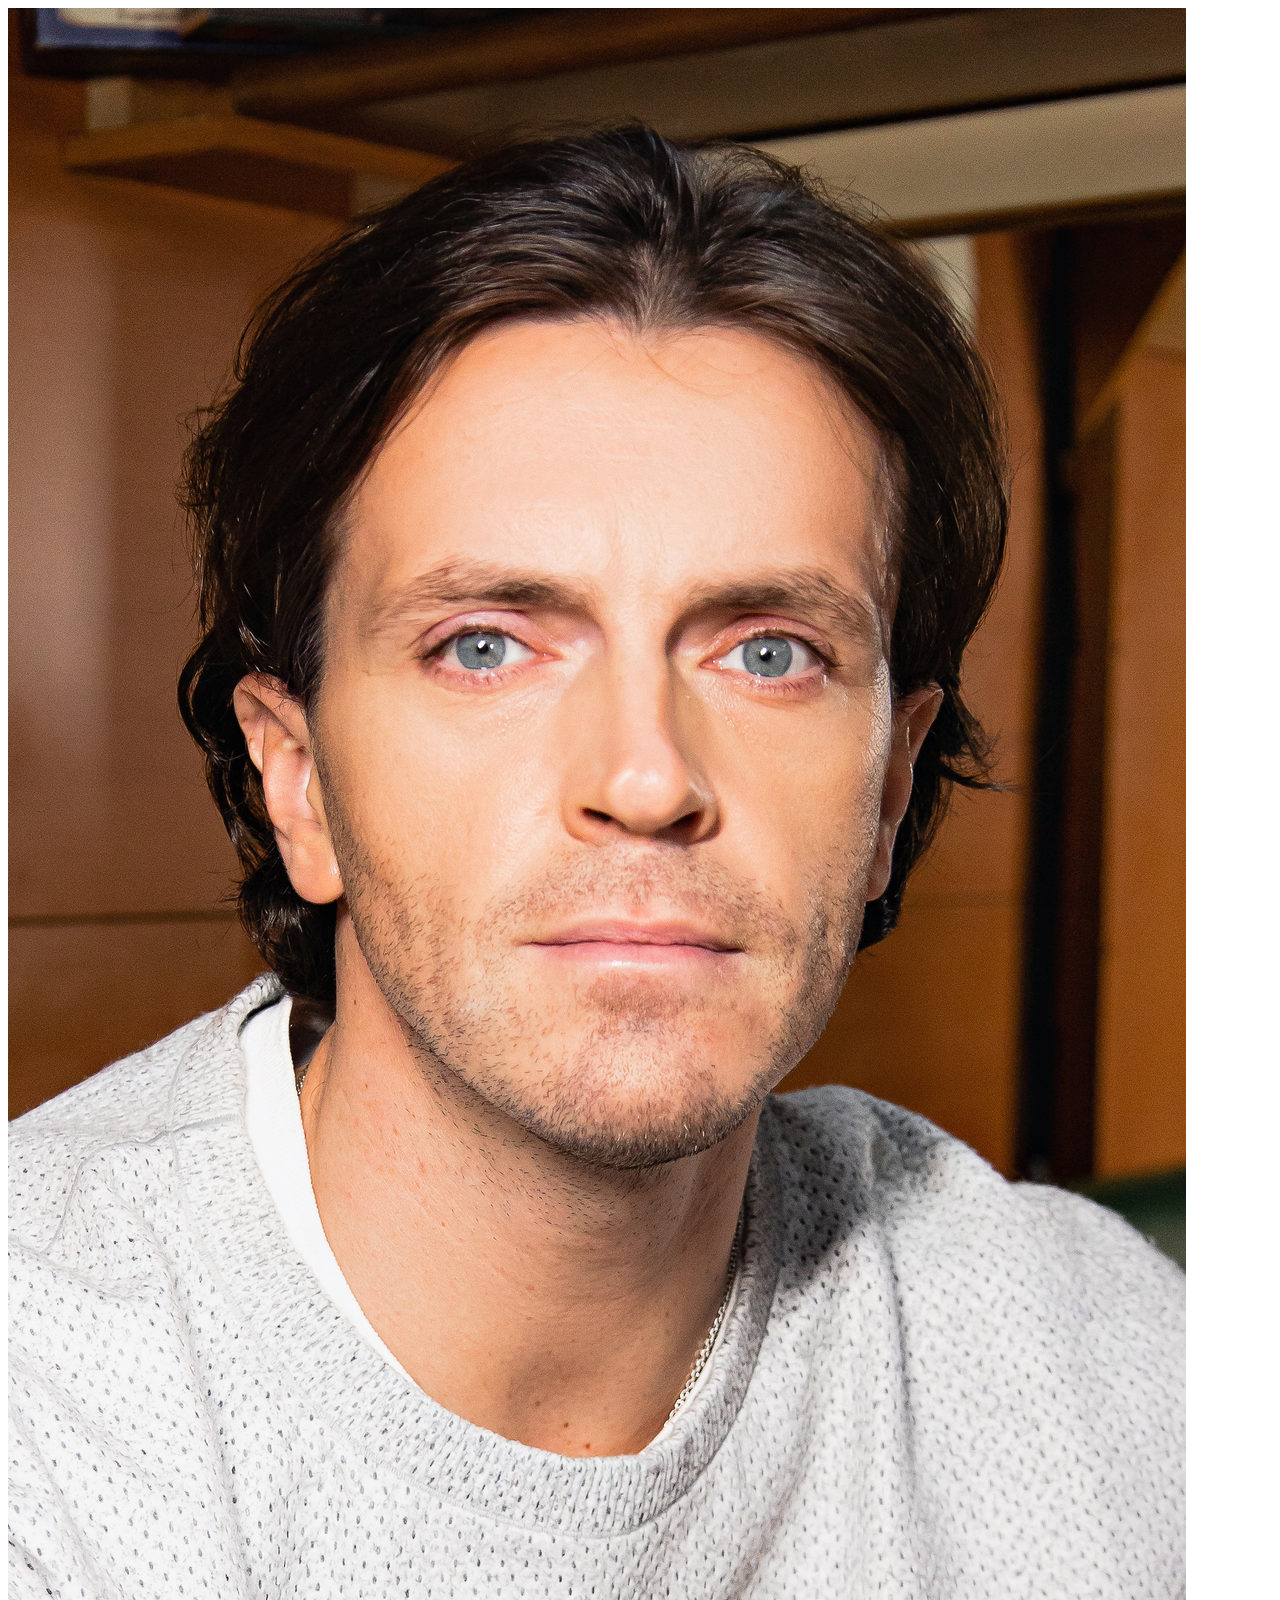
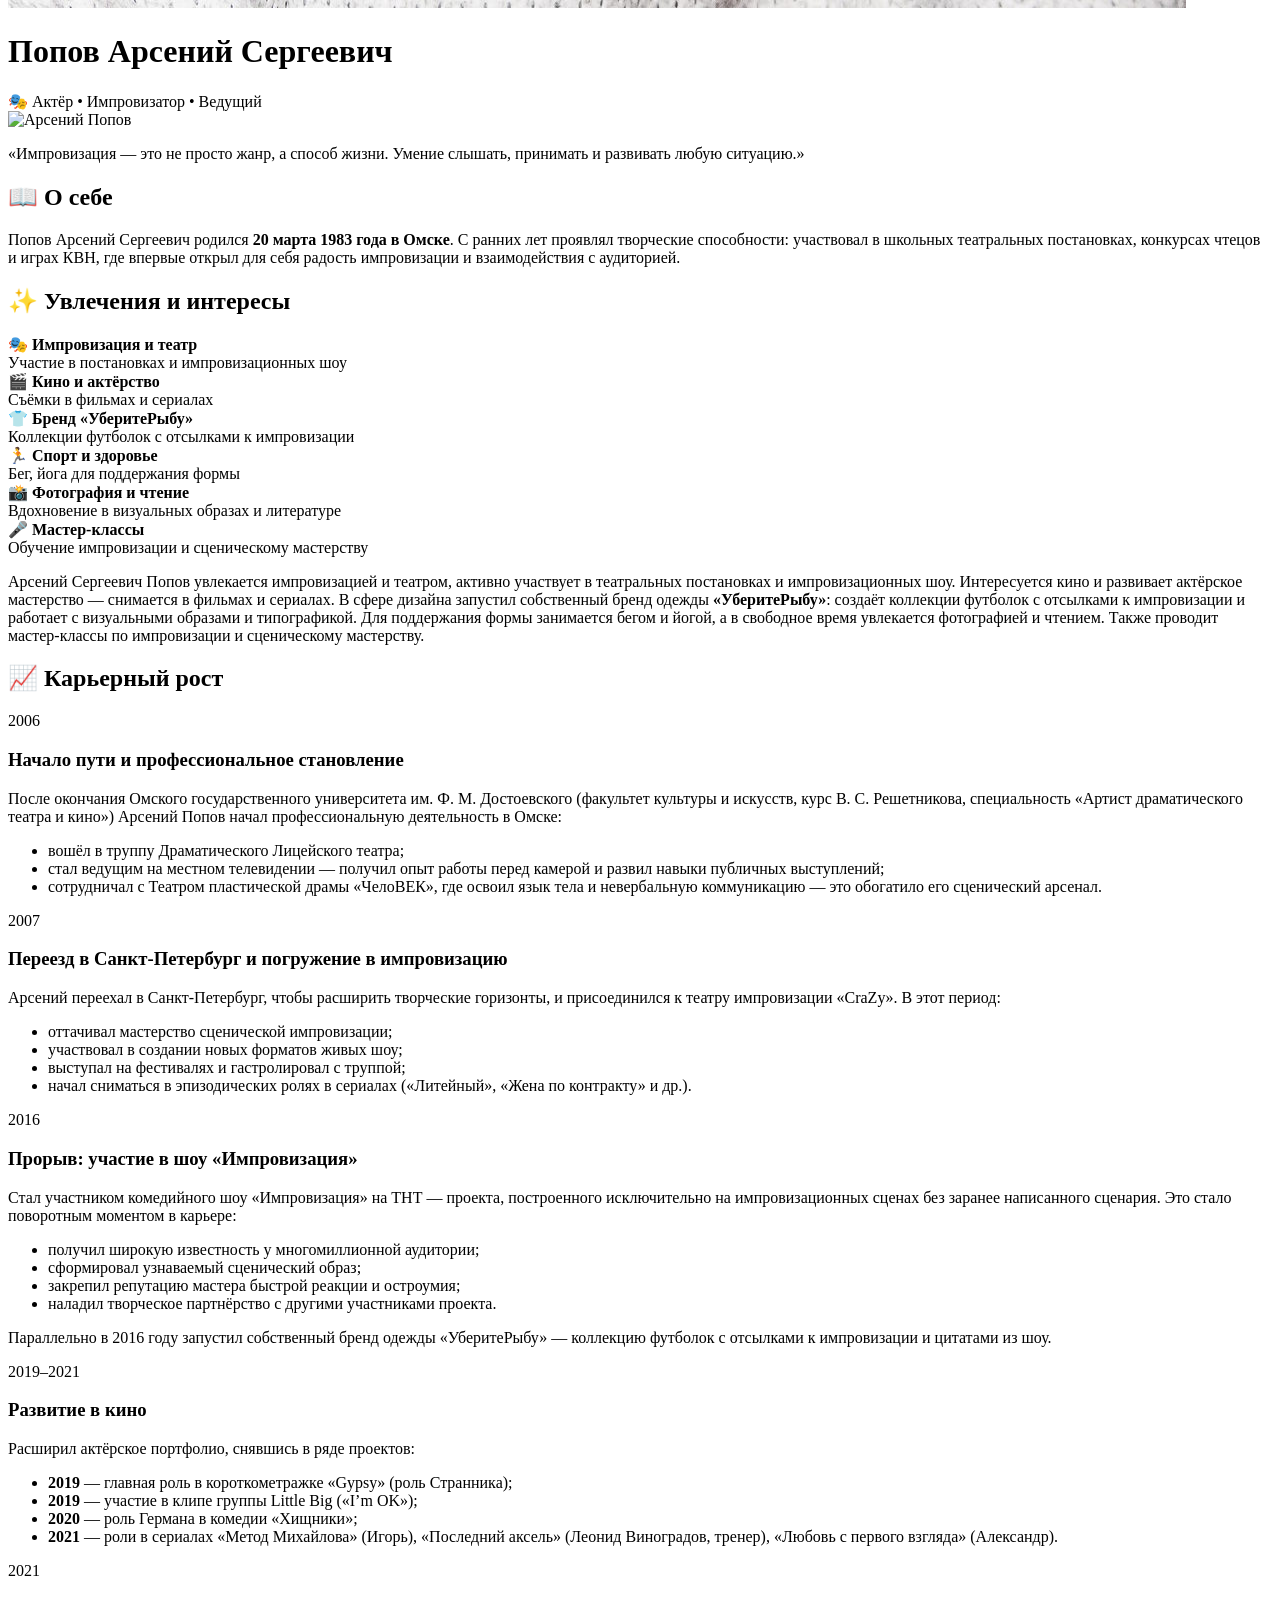
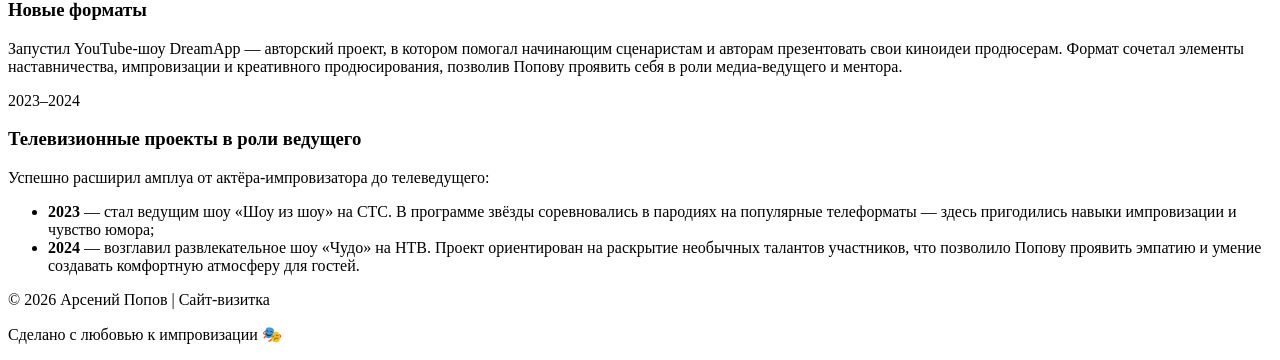
==== Untitled-1.html @ d8a5d45a "first commit:добавил сайт-визитку" ====
<!DOCTYPE html>
<html lang="ru">
<head>
    <meta charset="UTF-8">
    <meta name="viewport" content="width=device-width, initial-scale=1.0, user-scalable=yes">
    <title>Арсений Попов | Актёр, импровизатор, ведущий</title>
    <link rel="stylesheet" href="styles.css">
    <link rel="preconnect" href="https://fonts.googleapis.com">
    <link rel="preconnect" href="https://fonts.gstatic.com" crossorigin>
    <link href="https://fonts.googleapis.com/css2?family=Inter:opsz,wght@14..32,300;14..32,400;14..32,500;14..32,600;14..32,700&display=swap" rel="stylesheet">
</head>
<body>
    <div class="container">
        <img src="арс.jpg" alt="Арсений Попов">
        <header class="header">
            <h1 class="fullname">Попов Арсений Сергеевич</h1>
            <div class="badge">🎭 Актёр • Импровизатор • Ведущий</div>
        </header>

        <!-- Блок с изображением и краткой информацией -->
        <div class="hero">
            <div class="image-wrapper">
                <img src="https://via.placeholder.com/400x500/2c3e50/ffffff?text=Арсений+Попов" alt="Арсений Попов" class="profile-img">
            </div>
            <div class="hero-quote">
                <p class="quote-text">«Импровизация — это не просто жанр, а способ жизни. Умение слышать, принимать и развивать любую ситуацию.»</p>
            </div>
        </div>

        <!-- Раздел О себе -->
        <section class="section">
            <h2 class="section-title">📖 О себе</h2>
            <div class="card">
                <p>Попов Арсений Сергеевич родился <strong>20 марта 1983 года в Омске</strong>. С ранних лет проявлял творческие способности: участвовал в школьных театральных постановках, конкурсах чтецов и играх КВН, где впервые открыл для себя радость импровизации и взаимодействия с аудиторией.</p>
            </div>
        </section>

        <!-- Раздел Увлечения / интересы -->
        <section class="section">
            <h2 class="section-title">✨ Увлечения и интересы</h2>
            <div class="hobbies-grid">
                <div class="hobby-card">🎭 <strong>Импровизация и театр</strong><br>Участие в постановках и импровизационных шоу</div>
                <div class="hobby-card">🎬 <strong>Кино и актёрство</strong><br>Съёмки в фильмах и сериалах</div>
                <div class="hobby-card">👕 <strong>Бренд «УберитеРыбу»</strong><br>Коллекции футболок с отсылками к импровизации</div>
                <div class="hobby-card">🏃 <strong>Спорт и здоровье</strong><br>Бег, йога для поддержания формы</div>
                <div class="hobby-card">📸 <strong>Фотография и чтение</strong><br>Вдохновение в визуальных образах и литературе</div>
                <div class="hobby-card">🎤 <strong>Мастер-классы</strong><br>Обучение импровизации и сценическому мастерству</div>
            </div>
            <div class="card full-hobby">
                <p>Арсений Сергеевич Попов увлекается импровизацией и театром, активно участвует в театральных постановках и импровизационных шоу. Интересуется кино и развивает актёрское мастерство — снимается в фильмах и сериалах. В сфере дизайна запустил собственный бренд одежды <strong>«УберитеРыбу»</strong>: создаёт коллекции футболок с отсылками к импровизации и работает с визуальными образами и типографикой. Для поддержания формы занимается бегом и йогой, а в свободное время увлекается фотографией и чтением. Также проводит мастер‑классы по импровизации и сценическому мастерству.</p>
            </div>
        </section>

        <!-- Карьерный рост (таймлайн) -->
        <section class="section">
            <h2 class="section-title">📈 Карьерный рост</h2>
            <div class="timeline">
                <div class="timeline-item">
                    <div class="timeline-year">2006</div>
                    <div class="timeline-content">
                        <h3>Начало пути и профессиональное становление</h3>
                        <p>После окончания Омского государственного университета им. Ф. М. Достоевского (факультет культуры и искусств, курс В. С. Решетникова, специальность «Артист драматического театра и кино») Арсений Попов начал профессиональную деятельность в Омске:</p>
                        <ul>
                            <li>вошёл в труппу Драматического Лицейского театра;</li>
                            <li>стал ведущим на местном телевидении — получил опыт работы перед камерой и развил навыки публичных выступлений;</li>
                            <li>сотрудничал с Театром пластической драмы «ЧелоВЕК», где освоил язык тела и невербальную коммуникацию — это обогатило его сценический арсенал.</li>
                        </ul>
                    </div>
                </div>
                <div class="timeline-item">
                    <div class="timeline-year">2007</div>
                    <div class="timeline-content">
                        <h3>Переезд в Санкт‑Петербург и погружение в импровизацию</h3>
                        <p>Арсений переехал в Санкт‑Петербург, чтобы расширить творческие горизонты, и присоединился к театру импровизации «CraZy». В этот период:</p>
                        <ul>
                            <li>оттачивал мастерство сценической импровизации;</li>
                            <li>участвовал в создании новых форматов живых шоу;</li>
                            <li>выступал на фестивалях и гастролировал с труппой;</li>
                            <li>начал сниматься в эпизодических ролях в сериалах («Литейный», «Жена по контракту» и др.).</li>
                        </ul>
                    </div>
                </div>
                <div class="timeline-item">
                    <div class="timeline-year">2016</div>
                    <div class="timeline-content">
                        <h3>Прорыв: участие в шоу «Импровизация»</h3>
                        <p>Стал участником комедийного шоу «Импровизация» на ТНТ — проекта, построенного исключительно на импровизационных сценах без заранее написанного сценария. Это стало поворотным моментом в карьере:</p>
                        <ul>
                            <li>получил широкую известность у многомиллионной аудитории;</li>
                            <li>сформировал узнаваемый сценический образ;</li>
                            <li>закрепил репутацию мастера быстрой реакции и остроумия;</li>
                            <li>наладил творческое партнёрство с другими участниками проекта.</li>
                        </ul>
                        <p class="timeline-note">Параллельно в 2016 году запустил собственный бренд одежды «УберитеРыбу» — коллекцию футболок с отсылками к импровизации и цитатами из шоу.</p>
                    </div>
                </div>
                <div class="timeline-item">
                    <div class="timeline-year">2019–2021</div>
                    <div class="timeline-content">
                        <h3>Развитие в кино</h3>
                        <p>Расширил актёрское портфолио, снявшись в ряде проектов:</p>
                        <ul>
                            <li><strong>2019</strong> — главная роль в короткометражке «Gypsy» (роль Странника);</li>
                            <li><strong>2019</strong> — участие в клипе группы Little Big («I’m OK»);</li>
                            <li><strong>2020</strong> — роль Германа в комедии «Хищники»;</li>
                            <li><strong>2021</strong> — роли в сериалах «Метод Михайлова» (Игорь), «Последний аксель» (Леонид Виноградов, тренер), «Любовь с первого взгляда» (Александр).</li>
                        </ul>
                    </div>
                </div>
                <div class="timeline-item">
                    <div class="timeline-year">2021</div>
                    <div class="timeline-content">
                        <h3>Новые форматы</h3>
                        <p>Запустил YouTube‑шоу DreamApp — авторский проект, в котором помогал начинающим сценаристам и авторам презентовать свои киноидеи продюсерам. Формат сочетал элементы наставничества, импровизации и креативного продюсирования, позволив Попову проявить себя в роли медиа‑ведущего и ментора.</p>
                    </div>
                </div>
                <div class="timeline-item">
                    <div class="timeline-year">2023–2024</div>
                    <div class="timeline-content">
                        <h3>Телевизионные проекты в роли ведущего</h3>
                        <p>Успешно расширил амплуа от актёра‑импровизатора до телеведущего:</p>
                        <ul>
                            <li><strong>2023</strong> — стал ведущим шоу «Шоу из шоу» на СТС. В программе звёзды соревновались в пародиях на популярные телеформаты — здесь пригодились навыки импровизации и чувство юмора;</li>
                            <li><strong>2024</strong> — возглавил развлекательное шоу «Чудо» на НТВ. Проект ориентирован на раскрытие необычных талантов участников, что позволило Попову проявить эмпатию и умение создавать комфортную атмосферу для гостей.</li>
                        </ul>
                    </div>
                </div>
            </div>
        </section>

        <!-- Подвал -->
        <footer class="footer">
            <p>© 2026 Арсений Попов | Сайт-визитка</p>
            <p class="footer-note">Сделано с любовью к импровизации 🎭</p>
        </footer>
    </div>
</body>
</html>
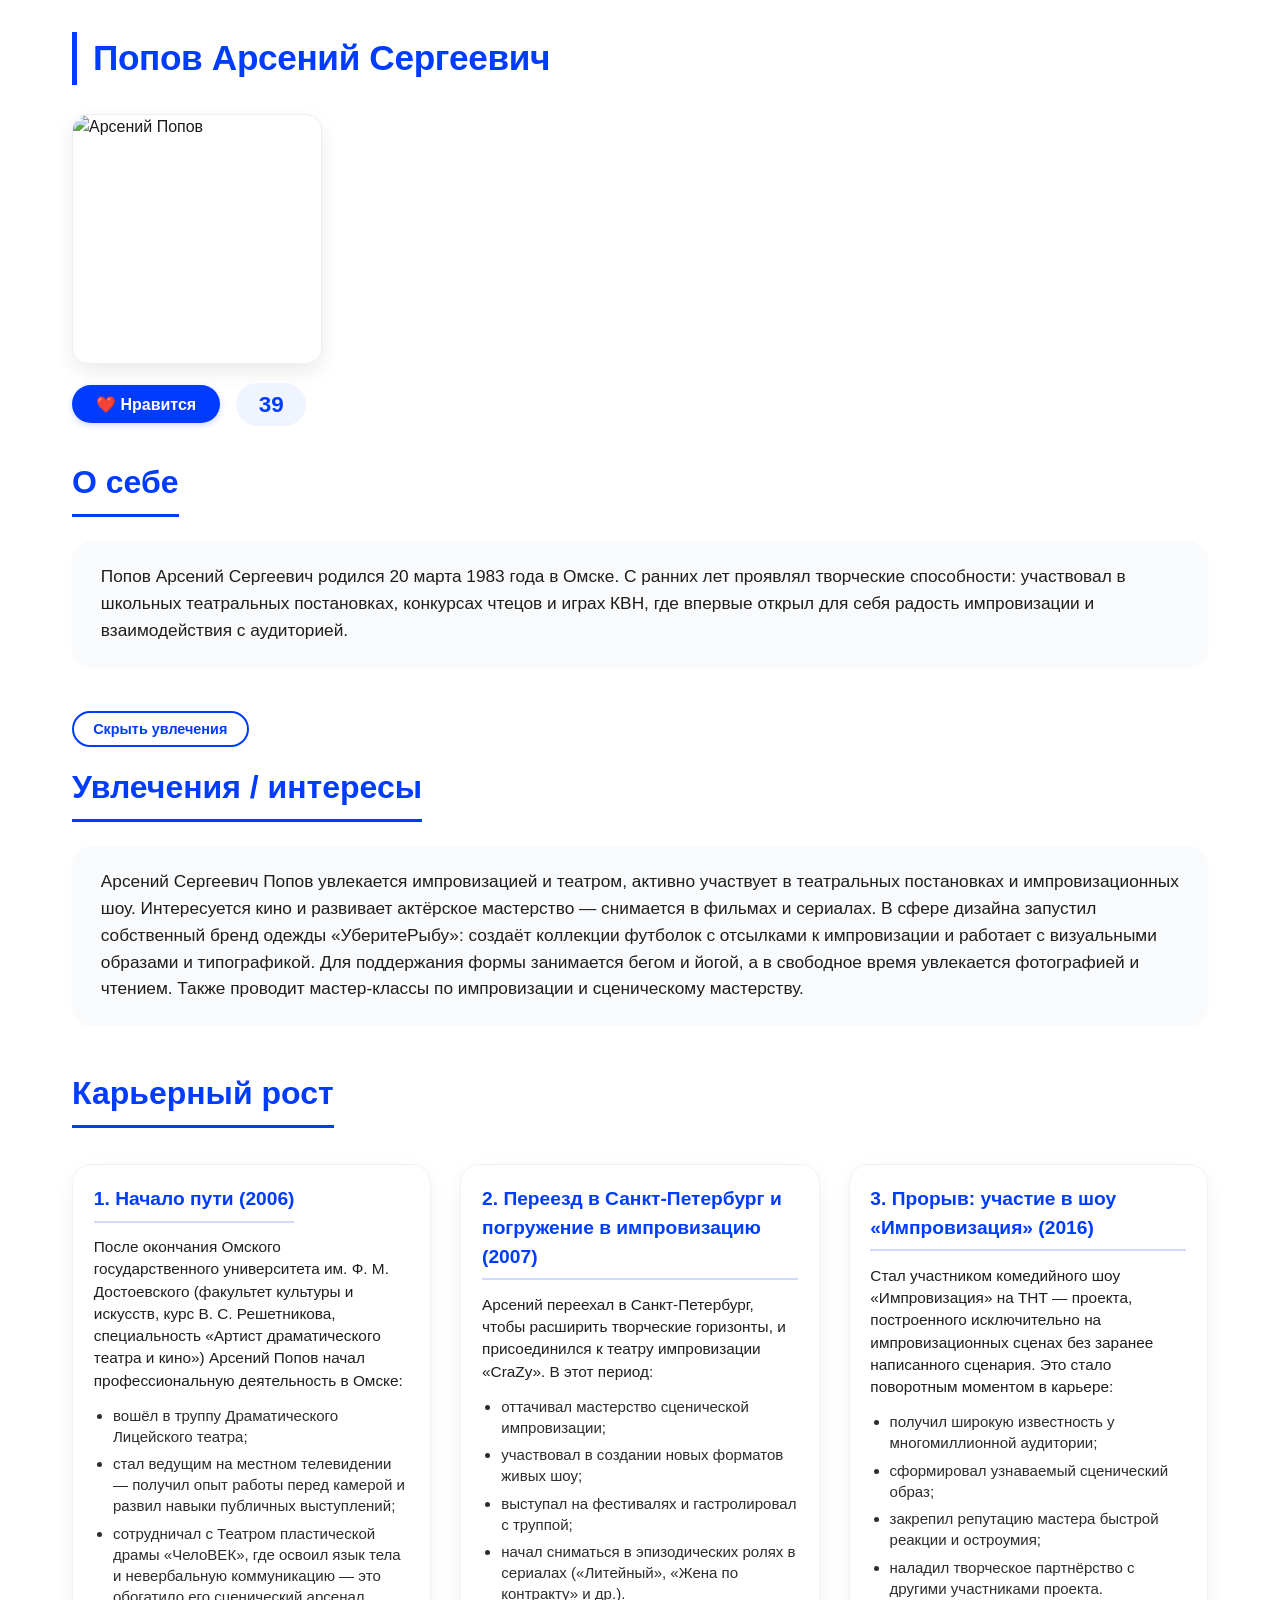
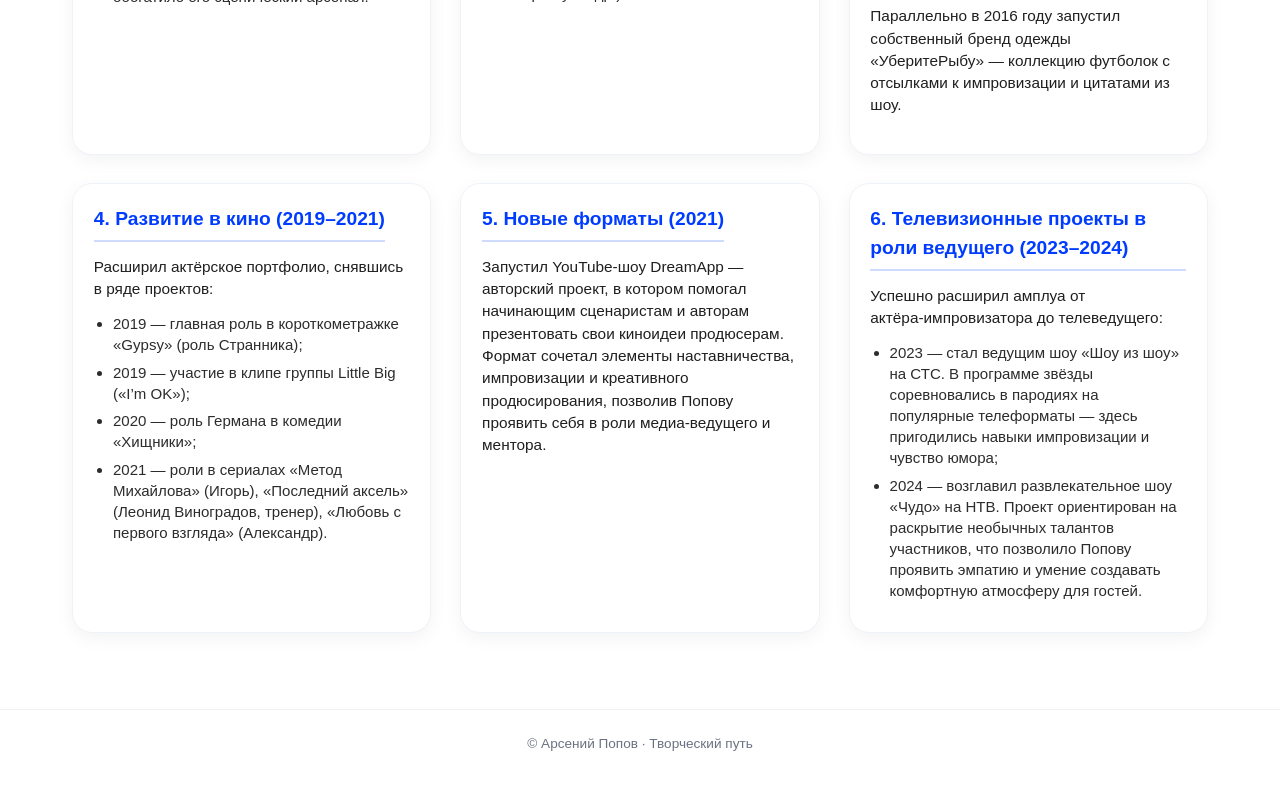
==== commit 507c183a: "Первый коммит: сайт-визитка Арсения Попова" ====
--- a/Untitled-1.html
+++ b/Untitled-1.html
@@ -4,135 +4,129 @@
     <meta charset="UTF-8">
     <meta name="viewport" content="width=device-width, initial-scale=1.0, user-scalable=yes">
     <title>Арсений Попов | Актёр, импровизатор, ведущий</title>
-    <link rel="stylesheet" href="styles.css">
-    <link rel="preconnect" href="https://fonts.googleapis.com">
-    <link rel="preconnect" href="https://fonts.gstatic.com" crossorigin>
-    <link href="https://fonts.googleapis.com/css2?family=Inter:opsz,wght@14..32,300;14..32,400;14..32,500;14..32,600;14..32,700&display=swap" rel="stylesheet">
+    <link rel="stylesheet" href="Untitled-2.css">
 </head>
 <body>
-    <div class="container">
-        <img src="арс.jpg" alt="Арсений Попов">
-        <header class="header">
+
+    <main class="container">
+        <header class="header-name">
             <h1 class="fullname">Попов Арсений Сергеевич</h1>
-            <div class="badge">🎭 Актёр • Импровизатор • Ведущий</div>
         </header>
 
-        <!-- Блок с изображением и краткой информацией -->
-        <div class="hero">
-            <div class="image-wrapper">
-                <img src="https://via.placeholder.com/400x500/2c3e50/ffffff?text=Арсений+Попов" alt="Арсений Попов" class="profile-img">
-            </div>
-            <div class="hero-quote">
-                <p class="quote-text">«Импровизация — это не просто жанр, а способ жизни. Умение слышать, принимать и развивать любую ситуацию.»</p>
-            </div>
+        <div class="photo-wrapper">
+            <img src="file:///C:/практика/арс.jpg" alt="Арсений Попов" class="profile-img" onerror="this.onerror=null; this.src='https://via.placeholder.com/250x250?text=Фото+Арсения'; this.style.objectFit='cover';">
         </div>
 
-        <!-- Раздел О себе -->
-        <section class="section">
-            <h2 class="section-title">📖 О себе</h2>
-            <div class="card">
-                <p>Попов Арсений Сергеевич родился <strong>20 марта 1983 года в Омске</strong>. С ранних лет проявлял творческие способности: участвовал в школьных театральных постановках, конкурсах чтецов и играх КВН, где впервые открыл для себя радость импровизации и взаимодействия с аудиторией.</p>
+         <div class="likes-section">
+            <button id="likeButton" class="like-btn">❤️ Нравится</button>
+            <span id="likeCount" class="like-count">0</span>
+        </div>
+
+        <section class="about-section">
+            <h2 class="section-title dark-blue">О себе</h2>
+            <div class="about-text">
+                <p>Попов Арсений Сергеевич родился 20 марта 1983 года в Омске. С ранних лет проявлял творческие способности: участвовал в школьных театральных постановках, конкурсах чтецов и играх КВН, где впервые открыл для себя радость импровизации и взаимодействия с аудиторией.</p>
             </div>
         </section>
 
-        <!-- Раздел Увлечения / интересы -->
-        <section class="section">
-            <h2 class="section-title">✨ Увлечения и интересы</h2>
-            <div class="hobbies-grid">
-                <div class="hobby-card">🎭 <strong>Импровизация и театр</strong><br>Участие в постановках и импровизационных шоу</div>
-                <div class="hobby-card">🎬 <strong>Кино и актёрство</strong><br>Съёмки в фильмах и сериалах</div>
-                <div class="hobby-card">👕 <strong>Бренд «УберитеРыбу»</strong><br>Коллекции футболок с отсылками к импровизации</div>
-                <div class="hobby-card">🏃 <strong>Спорт и здоровье</strong><br>Бег, йога для поддержания формы</div>
-                <div class="hobby-card">📸 <strong>Фотография и чтение</strong><br>Вдохновение в визуальных образах и литературе</div>
-                <div class="hobby-card">🎤 <strong>Мастер-классы</strong><br>Обучение импровизации и сценическому мастерству</div>
-            </div>
-            <div class="card full-hobby">
-                <p>Арсений Сергеевич Попов увлекается импровизацией и театром, активно участвует в театральных постановках и импровизационных шоу. Интересуется кино и развивает актёрское мастерство — снимается в фильмах и сериалах. В сфере дизайна запустил собственный бренд одежды <strong>«УберитеРыбу»</strong>: создаёт коллекции футболок с отсылками к импровизации и работает с визуальными образами и типографикой. Для поддержания формы занимается бегом и йогой, а в свободное время увлекается фотографией и чтением. Также проводит мастер‑классы по импровизации и сценическому мастерству.</p>
+        <div class="toggle-wrapper">
+            <button id="toggleHobbyBtn" class="toggle-btn">Скрыть увлечения</button>
+        </div>
+
+        <section class="interests-section" id="hobbyBlock">
+            <h2 class="section-title dark-blue">Увлечения / интересы</h2>
+            <div class="interests-content">
+                <p>Арсений Сергеевич Попов увлекается импровизацией и театром, активно участвует в театральных постановках и импровизационных шоу. Интересуется кино и развивает актёрское мастерство — снимается в фильмах и сериалах. В сфере дизайна запустил собственный бренд одежды «УберитеРыбу»: создаёт коллекции футболок с отсылками к импровизации и работает с визуальными образами и типографикой. Для поддержания формы занимается бегом и йогой, а в свободное время увлекается фотографией и чтением. Также проводит мастер‑классы по импровизации и сценическому мастерству.</p>
             </div>
         </section>
 
-        <!-- Карьерный рост (таймлайн) -->
-        <section class="section">
-            <h2 class="section-title">📈 Карьерный рост</h2>
-            <div class="timeline">
-                <div class="timeline-item">
-                    <div class="timeline-year">2006</div>
-                    <div class="timeline-content">
-                        <h3>Начало пути и профессиональное становление</h3>
-                        <p>После окончания Омского государственного университета им. Ф. М. Достоевского (факультет культуры и искусств, курс В. С. Решетникова, специальность «Артист драматического театра и кино») Арсений Попов начал профессиональную деятельность в Омске:</p>
-                        <ul>
-                            <li>вошёл в труппу Драматического Лицейского театра;</li>
-                            <li>стал ведущим на местном телевидении — получил опыт работы перед камерой и развил навыки публичных выступлений;</li>
-                            <li>сотрудничал с Театром пластической драмы «ЧелоВЕК», где освоил язык тела и невербальную коммуникацию — это обогатило его сценический арсенал.</li>
-                        </ul>
-                    </div>
+        <section class="career-section">
+            <h2 class="section-title dark-blue">Карьерный рост</h2>
+            <div class="career-grid">
+                <div class="career-card">
+                    <div class="career-year">1. Начало пути (2006)</div>
+                    <p>После окончания Омского государственного университета им. Ф. М. Достоевского (факультет культуры и искусств, курс В. С. Решетникова, специальность «Артист драматического театра и кино») Арсений Попов начал профессиональную деятельность в Омске:</p>
+                    <ul>
+                        <li>вошёл в труппу Драматического Лицейского театра;</li>
+                        <li>стал ведущим на местном телевидении — получил опыт работы перед камерой и развил навыки публичных выступлений;</li>
+                        <li>сотрудничал с Театром пластической драмы «ЧелоВЕК», где освоил язык тела и невербальную коммуникацию — это обогатило его сценический арсенал.</li>
+                    </ul>
                 </div>
-                <div class="timeline-item">
-                    <div class="timeline-year">2007</div>
-                    <div class="timeline-content">
-                        <h3>Переезд в Санкт‑Петербург и погружение в импровизацию</h3>
-                        <p>Арсений переехал в Санкт‑Петербург, чтобы расширить творческие горизонты, и присоединился к театру импровизации «CraZy». В этот период:</p>
-                        <ul>
-                            <li>оттачивал мастерство сценической импровизации;</li>
-                            <li>участвовал в создании новых форматов живых шоу;</li>
-                            <li>выступал на фестивалях и гастролировал с труппой;</li>
-                            <li>начал сниматься в эпизодических ролях в сериалах («Литейный», «Жена по контракту» и др.).</li>
-                        </ul>
-                    </div>
+                <div class="career-card">
+                    <div class="career-year">2. Переезд в Санкт‑Петербург и погружение в импровизацию (2007)</div>
+                    <p>Арсений переехал в Санкт‑Петербург, чтобы расширить творческие горизонты, и присоединился к театру импровизации «CraZy». В этот период:</p>
+                    <ul>
+                        <li>оттачивал мастерство сценической импровизации;</li>
+                        <li>участвовал в создании новых форматов живых шоу;</li>
+                        <li>выступал на фестивалях и гастролировал с труппой;</li>
+                        <li>начал сниматься в эпизодических ролях в сериалах («Литейный», «Жена по контракту» и др.).</li>
+                    </ul>
                 </div>
-                <div class="timeline-item">
-                    <div class="timeline-year">2016</div>
-                    <div class="timeline-content">
-                        <h3>Прорыв: участие в шоу «Импровизация»</h3>
-                        <p>Стал участником комедийного шоу «Импровизация» на ТНТ — проекта, построенного исключительно на импровизационных сценах без заранее написанного сценария. Это стало поворотным моментом в карьере:</p>
-                        <ul>
-                            <li>получил широкую известность у многомиллионной аудитории;</li>
-                            <li>сформировал узнаваемый сценический образ;</li>
-                            <li>закрепил репутацию мастера быстрой реакции и остроумия;</li>
-                            <li>наладил творческое партнёрство с другими участниками проекта.</li>
-                        </ul>
-                        <p class="timeline-note">Параллельно в 2016 году запустил собственный бренд одежды «УберитеРыбу» — коллекцию футболок с отсылками к импровизации и цитатами из шоу.</p>
-                    </div>
+                <div class="career-card">
+                    <div class="career-year">3. Прорыв: участие в шоу «Импровизация» (2016)</div>
+                    <p>Стал участником комедийного шоу «Импровизация» на ТНТ — проекта, построенного исключительно на импровизационных сценах без заранее написанного сценария. Это стало поворотным моментом в карьере:</p>
+                    <ul>
+                        <li>получил широкую известность у многомиллионной аудитории;</li>
+                        <li>сформировал узнаваемый сценический образ;</li>
+                        <li>закрепил репутацию мастера быстрой реакции и остроумия;</li>
+                        <li>наладил творческое партнёрство с другими участниками проекта.</li>
+                    </ul>
+                    <p>Параллельно в 2016 году запустил собственный бренд одежды «УберитеРыбу» — коллекцию футболок с отсылками к импровизации и цитатами из шоу.</p>
                 </div>
-                <div class="timeline-item">
-                    <div class="timeline-year">2019–2021</div>
-                    <div class="timeline-content">
-                        <h3>Развитие в кино</h3>
-                        <p>Расширил актёрское портфолио, снявшись в ряде проектов:</p>
-                        <ul>
-                            <li><strong>2019</strong> — главная роль в короткометражке «Gypsy» (роль Странника);</li>
-                            <li><strong>2019</strong> — участие в клипе группы Little Big («I’m OK»);</li>
-                            <li><strong>2020</strong> — роль Германа в комедии «Хищники»;</li>
-                            <li><strong>2021</strong> — роли в сериалах «Метод Михайлова» (Игорь), «Последний аксель» (Леонид Виноградов, тренер), «Любовь с первого взгляда» (Александр).</li>
-                        </ul>
-                    </div>
+                <div class="career-card">
+                    <div class="career-year">4. Развитие в кино (2019–2021)</div>
+                    <p>Расширил актёрское портфолио, снявшись в ряде проектов:</p>
+                    <ul>
+                        <li>2019 — главная роль в короткометражке «Gypsy» (роль Странника);</li>
+                        <li>2019 — участие в клипе группы Little Big («I’m OK»);</li>
+                        <li>2020 — роль Германа в комедии «Хищники»;</li>
+                        <li>2021 — роли в сериалах «Метод Михайлова» (Игорь), «Последний аксель» (Леонид Виноградов, тренер), «Любовь с первого взгляда» (Александр).</li>
+                    </ul>
                 </div>
-                <div class="timeline-item">
-                    <div class="timeline-year">2021</div>
-                    <div class="timeline-content">
-                        <h3>Новые форматы</h3>
-                        <p>Запустил YouTube‑шоу DreamApp — авторский проект, в котором помогал начинающим сценаристам и авторам презентовать свои киноидеи продюсерам. Формат сочетал элементы наставничества, импровизации и креативного продюсирования, позволив Попову проявить себя в роли медиа‑ведущего и ментора.</p>
-                    </div>
+                <div class="career-card">
+                    <div class="career-year">5. Новые форматы (2021)</div>
+                    <p>Запустил YouTube‑шоу DreamApp — авторский проект, в котором помогал начинающим сценаристам и авторам презентовать свои киноидеи продюсерам. Формат сочетал элементы наставничества, импровизации и креативного продюсирования, позволив Попову проявить себя в роли медиа‑ведущего и ментора.</p>
                 </div>
-                <div class="timeline-item">
-                    <div class="timeline-year">2023–2024</div>
-                    <div class="timeline-content">
-                        <h3>Телевизионные проекты в роли ведущего</h3>
-                        <p>Успешно расширил амплуа от актёра‑импровизатора до телеведущего:</p>
-                        <ul>
-                            <li><strong>2023</strong> — стал ведущим шоу «Шоу из шоу» на СТС. В программе звёзды соревновались в пародиях на популярные телеформаты — здесь пригодились навыки импровизации и чувство юмора;</li>
-                            <li><strong>2024</strong> — возглавил развлекательное шоу «Чудо» на НТВ. Проект ориентирован на раскрытие необычных талантов участников, что позволило Попову проявить эмпатию и умение создавать комфортную атмосферу для гостей.</li>
-                        </ul>
-                    </div>
+                <div class="career-card">
+                    <div class="career-year">6. Телевизионные проекты в роли ведущего (2023–2024)</div>
+                    <p>Успешно расширил амплуа от актёра‑импровизатора до телеведущего:</p>
+                    <ul>
+                        <li>2023 — стал ведущим шоу «Шоу из шоу» на СТС. В программе звёзды соревновались в пародиях на популярные телеформаты — здесь пригодились навыки импровизации и чувство юмора;</li>
+                        <li>2024 — возглавил развлекательное шоу «Чудо» на НТВ. Проект ориентирован на раскрытие необычных талантов участников, что позволило Попову проявить эмпатию и умение создавать комфортную атмосферу для гостей.</li>
+                    </ul>
                 </div>
             </div>
         </section>
+    </main>
 
-        <!-- Подвал -->
-        <footer class="footer">
-            <p>© 2026 Арсений Попов | Сайт-визитка</p>
-            <p class="footer-note">Сделано с любовью к импровизации 🎭</p>
-        </footer>
-    </div>
+    <footer class="footer">
+        <p>© Арсений Попов · Творческий путь</p>
+    </footer>
+    <script>
+        const likeButton = document.getElementById('likeButton');
+        const likeCountSpan = document.getElementById('likeCount');
+        
+        const randomLikes = Math.floor(Math.random() * 96) + 5;
+        likeCountSpan.textContent = randomLikes;
+        
+        likeButton.addEventListener('click', function() {
+            let currentLikes = parseInt(likeCountSpan.textContent);
+            currentLikes = currentLikes + 1;
+            likeCountSpan.textContent = currentLikes;
+        });
+        
+        const toggleBtn = document.getElementById('toggleHobbyBtn');
+        const hobbyBlock = document.getElementById('hobbyBlock');
+        
+        toggleBtn.addEventListener('click', function() {
+            if (hobbyBlock.style.display === 'none') {
+                hobbyBlock.style.display = 'block';
+                toggleBtn.textContent = 'Скрыть увлечения';
+            } else {
+                hobbyBlock.style.display = 'none';
+                toggleBtn.textContent = 'Показать увлечения';
+            }
+        });
+    </script>
 </body>
 </html>
--- a/Untitled-2.css
+++ b/Untitled-2.css
@@ -0,0 +1,258 @@
+* {
+    margin: 0;
+    padding: 0;
+    box-sizing: border-box;
+}
+
+body {
+    background-color: #ffffff;
+    font-family: 'Segoe UI', 'Roboto', 'Arial', sans-serif;
+    color: #1a1a1a;
+    line-height: 1.5;
+}
+
+.container {
+    max-width: 1200px;
+    margin: 0 auto;
+    padding: 2rem 2rem 1rem 2rem;
+}
+
+.header-name {
+    margin-bottom: 1.8rem;
+}
+
+.fullname {
+    font-size: 2.2rem;
+    font-weight: 700;
+    color: #003cff;
+    letter-spacing: -0.01em;
+    text-align: left;
+    border-left: 5px solid #003cff;
+    padding-left: 1rem;
+}
+
+.photo-wrapper {
+    margin-bottom: 1.2rem;
+}
+
+.profile-img {
+    width: 250px;
+    height: 250px;
+    object-fit: cover;
+    border-radius: 16px;
+    box-shadow: 0 8px 20px rgba(0, 0, 0, 0.08);
+    display: block;
+    border: 1px solid #eaeef5;
+}
+
+.likes-section {
+    margin-bottom: 2rem;
+    display: flex;
+    align-items: center;
+    gap: 1rem;
+}
+
+.like-btn {
+    background-color: #003cff;
+    color: white;
+    border: none;
+    padding: 0.6rem 1.5rem;
+    font-size: 1rem;
+    font-weight: 600;
+    border-radius: 40px;
+    cursor: pointer;
+    transition: all 0.2s ease;
+    box-shadow: 0 2px 6px rgba(0, 60, 255, 0.2);
+}
+
+.like-btn:hover {
+    background-color: #0029b3;
+    transform: scale(1.02);
+}
+
+.like-count {
+    font-size: 1.4rem;
+    font-weight: 700;
+    color: #003cff;
+    background-color: #f0f4ff;
+    padding: 0.3rem 1rem;
+    border-radius: 40px;
+    min-width: 70px;
+    text-align: center;
+}
+
+.toggle-wrapper {
+    margin: 0.5rem 0 1rem 0;
+}
+
+.toggle-btn {
+    background-color: transparent;
+    border: 2px solid #003cff;
+    color: #003cff;
+    padding: 0.5rem 1.2rem;
+    font-size: 0.9rem;
+    font-weight: 600;
+    border-radius: 40px;
+    cursor: pointer;
+    transition: all 0.2s ease;
+}
+
+.toggle-btn:hover {
+    background-color: #003cff;
+    color: white;
+}
+
+.about-section,
+.interests-section,
+.career-section,
+.likes-section,
+.toggle-wrapper {
+    animation: fadeInUp 0.6s ease forwards;
+    opacity: 0;
+}
+
+.about-section {
+    animation-delay: 0.05s;
+}
+.interests-section {
+    animation-delay: 0.1s;
+}
+.career-section {
+    animation-delay: 0.15s;
+}
+
+@keyframes fadeInUp {
+    from {
+        opacity: 0;
+        transform: translateY(20px);
+    }
+    to {
+        opacity: 1;
+        transform: translateY(0);
+    }
+}
+
+.section-title {
+    font-size: 2rem;
+    font-weight: 700;
+    color: #003cff;
+    margin-bottom: 1rem;
+    padding-bottom: 0.5rem;
+    border-bottom: 3px solid #003cff;
+    display: inline-block;
+}
+
+.about-section, .interests-section, .career-section {
+    margin-bottom: 2.8rem;
+}
+
+.about-text, .interests-content {
+    font-size: 1.08rem;
+    color: #1e1e1e;
+    background-color: #f9fafc;
+    padding: 1.4rem 1.8rem;
+    border-radius: 20px;
+    margin-top: 0.5rem;
+    line-height: 1.55;
+    box-shadow: 0 1px 3px rgba(0, 0, 0, 0.03);
+}
+
+.interests-content p, .about-text p {
+    margin-bottom: 0;
+}
+
+.career-grid {
+    display: grid;
+    grid-template-columns: repeat(3, 1fr);
+    grid-template-rows: auto auto;
+    gap: 1.8rem;
+    margin-top: 1.2rem;
+}
+
+.career-card {
+    background: #ffffff;
+    border-radius: 20px;
+    padding: 1.3rem 1.3rem 1.5rem 1.3rem;
+    box-shadow: 0 5px 18px rgba(0, 0, 0, 0.05);
+    transition: transform 0.2s ease, box-shadow 0.2s ease;
+    border: 1px solid #eef2f9;
+}
+
+.career-card:hover {
+    transform: translateY(-4px);
+    box-shadow: 0 15px 30px rgba(0, 60, 255, 0.08);
+    border-color: #cdd9ff;
+}
+
+.career-year {
+    font-weight: 800;
+    font-size: 1.2rem;
+    color: #003cff;
+    margin-bottom: 0.85rem;
+    padding-bottom: 0.4rem;
+    border-bottom: 2px solid #003cff30;
+    display: inline-block;
+}
+
+.career-card p {
+    font-size: 0.96rem;
+    color: #1f1f1f;
+    margin-bottom: 0.8rem;
+    line-height: 1.45;
+}
+
+.career-card ul {
+    margin: 0.6rem 0 0 1.2rem;
+    color: #2c2c2c;
+}
+
+.career-card li {
+    margin-bottom: 0.4rem;
+    font-size: 0.94rem;
+    line-height: 1.4;
+}
+
+.footer {
+    text-align: center;
+    padding: 1.5rem 0 2rem 0;
+    margin-top: 1rem;
+    font-size: 0.85rem;
+    color: #6b7280;
+    border-top: 1px solid #eef2f5;
+    background: #ffffff;
+}
+
+@media (max-width: 900px) {
+    .container {
+        padding: 1.5rem;
+    }
+    .career-grid {
+        gap: 1.2rem;
+    }
+    .fullname {
+        font-size: 1.8rem;
+    }
+    .section-title {
+        font-size: 1.7rem;
+    }
+}
+
+@media (max-width: 750px) {
+    .career-grid {
+        grid-template-columns: repeat(2, 1fr);
+        grid-template-rows: auto;
+    }
+}
+
+@media (max-width: 550px) {
+    .career-grid {
+        grid-template-columns: 1fr;
+    }
+    .fullname {
+        font-size: 1.5rem;
+    }
+    .profile-img {
+        width: 220px;
+        height: 220px;
+    }
+}
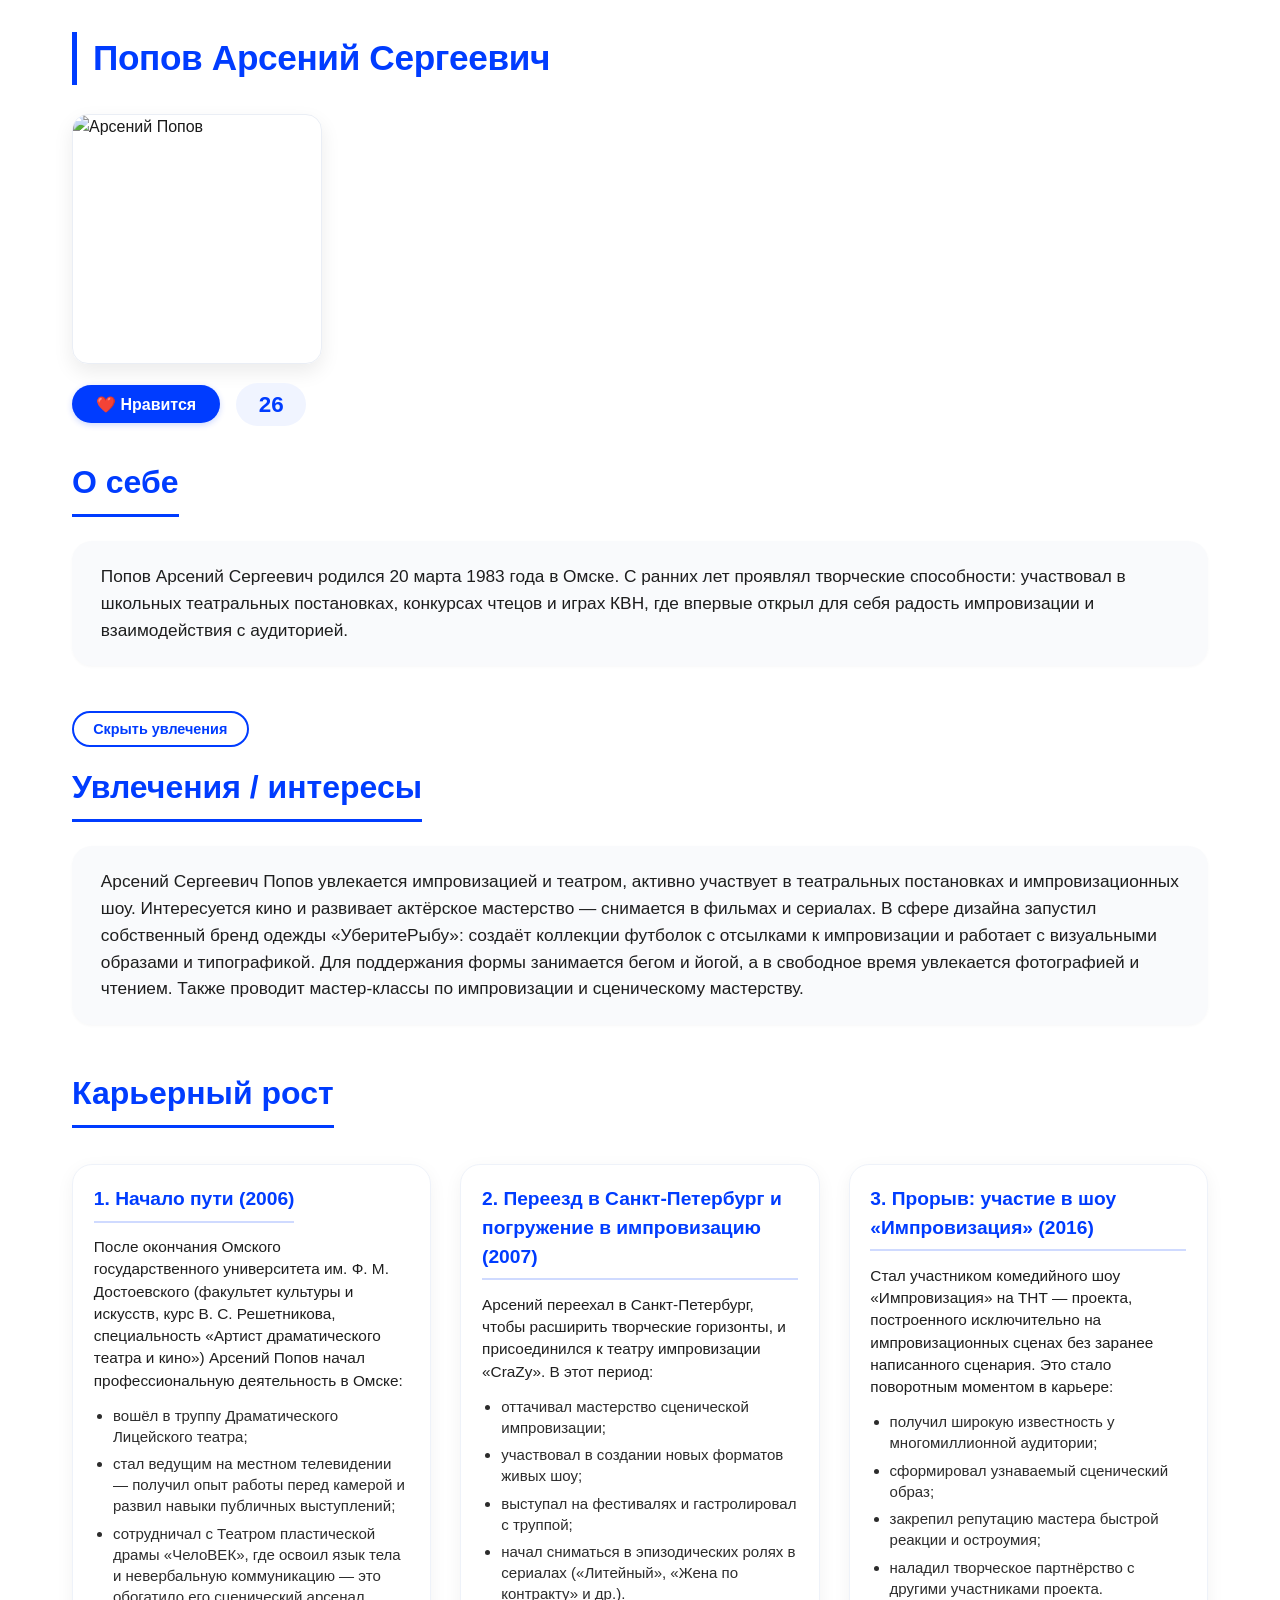
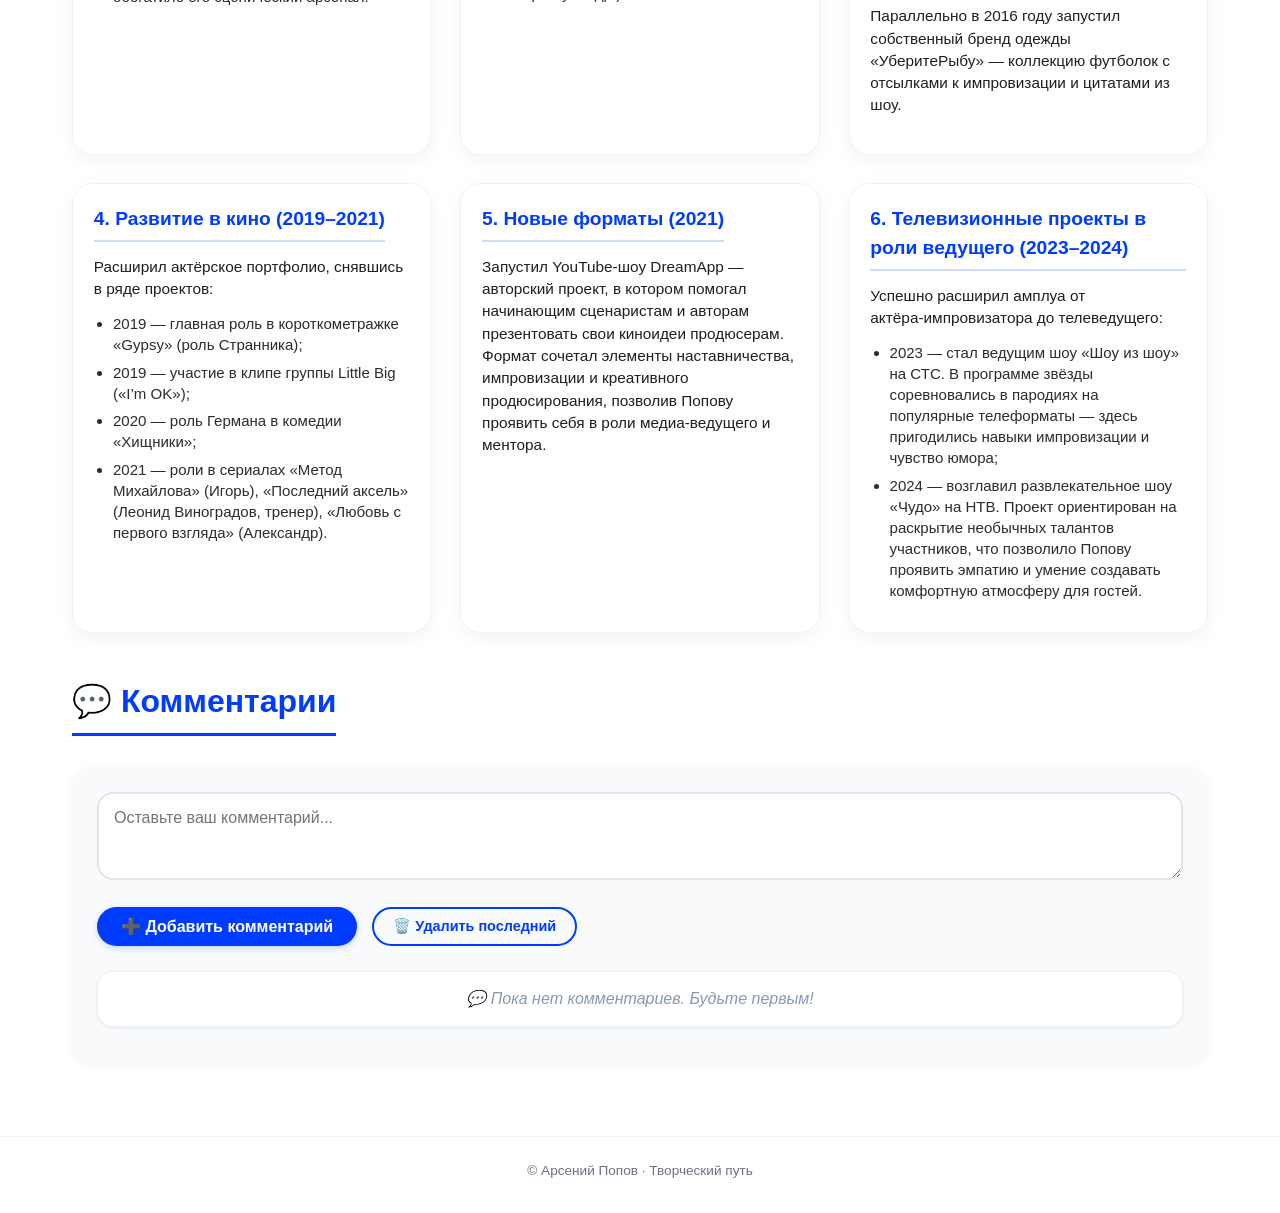
==== commit dc938c7c: "Обновление: добавлен блок комментариев" ====
--- a/Untitled-1.html
+++ b/Untitled-1.html
@@ -97,6 +97,22 @@
                 </div>
             </div>
         </section>
+         <section class="comments-section">
+            <h2 class="section-title dark-blue">💬 Комментарии</h2>
+            
+            <div class="comments-wrapper">
+                <textarea id="commentInput" class="comment-input" placeholder="Оставьте ваш комментарий..." rows="3"></textarea>
+                
+                <div class="comments-buttons">
+                    <button id="addCommentBtn" class="like-btn">➕ Добавить комментарий</button>
+                    <button id="deleteLastBtn" class="toggle-btn">🗑️ Удалить последний</button>
+                </div>
+                
+                <ul id="commentList" class="comment-list">
+                    <li class="comment-item">✨ Оставьте первый комментарий!</li>
+                </ul>
+            </div>
+        </section>
     </main>
 
     <footer class="footer">
@@ -127,6 +143,86 @@
                 toggleBtn.textContent = 'Показать увлечения';
             }
         });
+         let commentsArray = [];
+        
+        // Элементы DOM
+        const commentInput = document.getElementById('commentInput');
+        const addCommentBtn = document.getElementById('addCommentBtn');
+        const deleteLastBtn = document.getElementById('deleteLastBtn');
+        const commentList = document.getElementById('commentList');
+        
+        function renderComments() {
+            // Очищаем список
+            commentList.innerHTML = '';
+            
+            if (commentsArray.length === 0) {
+                const emptyItem = document.createElement('li');
+                emptyItem.className = 'comment-item empty-comment';
+                emptyItem.textContent = '💬 Пока нет комментариев. Будьте первым!';
+                commentList.appendChild(emptyItem);
+                return;
+            }
+            
+            commentsArray.forEach((commentText, index) => {
+                const li = document.createElement('li');
+                li.className = 'comment-item';
+                
+                li.innerHTML = `
+                    <div class="comment-avatar">👤</div>
+                    <div class="comment-content">
+                        <div class="comment-author">Посетитель ${index + 1}</div>
+                        <div class="comment-text">${escapeHtml(commentText)}</div>
+                    </div>
+                `;
+                commentList.appendChild(li);
+            });
+        }
+        
+        function escapeHtml(text) {
+            const div = document.createElement('div');
+            div.textContent = text;
+            return div.innerHTML;
+        }
+        
+        function addComment() {
+            const commentText = commentInput.value.trim();
+            
+            // Проверяем, что комментарий не пустой
+            if (commentText === '') {
+                alert('Пожалуйста, введите текст комментария!');
+                return;
+            }
+            
+            commentsArray.push(commentText);
+            
+
+            renderComments();
+            
+            commentInput.value = '';
+        }
+        
+        function deleteLastComment() {
+            if (commentsArray.length === 0) {
+                alert('Нет комментариев для удаления!');
+                return;
+            }
+            
+            commentsArray.pop();
+        
+            renderComments();
+        }
+        
+        addCommentBtn.addEventListener('click', addComment);
+        deleteLastBtn.addEventListener('click', deleteLastComment);
+        
+        commentInput.addEventListener('keydown', function(event) {
+            if (event.key === 'Enter' && !event.ctrlKey && !event.shiftKey) {
+                event.preventDefault();
+                addComment();
+            }
+        });
+        
+        renderComments();
     </script>
 </body>
 </html>
--- a/Untitled-2.css
+++ b/Untitled-2.css
@@ -255,4 +255,115 @@
         width: 220px;
         height: 220px;
     }
+}
+
+.comments-section {
+    margin-top: 40px;
+    margin-bottom: 40px;
+}
+
+.comments-wrapper {
+    background-color: #f9fafc;
+    border-radius: 20px;
+    padding: 25px;
+    margin-top: 15px;
+    box-shadow: 0 2px 8px rgba(0, 0, 0, 0.05);
+}
+
+.comment-input {
+    width: 100%;
+    padding: 15px;
+    font-family: inherit;
+    font-size: 1rem;
+    border: 2px solid #e0e4ec;
+    border-radius: 16px;
+    background-color: white;
+    resize: vertical;
+    transition: border-color 0.2s;
+    box-sizing: border-box;
+}
+
+.comment-input:focus {
+    outline: none;
+    border-color: #003cff;
+}
+
+.comments-buttons {
+    display: flex;
+    gap: 15px;
+    margin: 20px 0 25px 0;
+    flex-wrap: wrap;
+}
+
+.comment-list {
+    list-style: none;
+    margin-top: 20px;
+    padding: 0;
+}
+
+.comment-item {
+    display: flex;
+    gap: 15px;
+    padding: 15px;
+    background-color: white;
+    border-radius: 16px;
+    margin-bottom: 12px;
+    box-shadow: 0 1px 3px rgba(0, 0, 0, 0.08);
+    transition: transform 0.2s, box-shadow 0.2s;
+    border: 1px solid #eef2f9;
+}
+
+.comment-item:hover {
+    transform: translateX(5px);
+    box-shadow: 0 4px 12px rgba(0, 60, 255, 0.1);
+    border-color: #cdd9ff;
+}
+
+.empty-comment {
+    justify-content: center;
+    color: #8a99b0;
+    font-style: italic;
+}
+
+.comment-avatar {
+    font-size: 32px;
+    min-width: 45px;
+    text-align: center;
+}
+
+.comment-content {
+    flex: 1;
+}
+
+.comment-author {
+    font-weight: 700;
+    color: #003cff;
+    margin-bottom: 6px;
+    font-size: 0.9rem;
+}
+
+.comment-text {
+    color: #1e1e1e;
+    line-height: 1.45;
+    word-wrap: break-word;
+}
+
+@media (max-width: 550px) {
+    .comments-buttons {
+        flex-direction: column;
+    }
+    
+    .comments-buttons button {
+        width: 100%;
+    }
+    
+    .comment-item {
+        flex-direction: column;
+        gap: 8px;
+    }
+    
+    .comment-avatar {
+        text-align: left;
+        font-size: 28px;
+    }
 }
